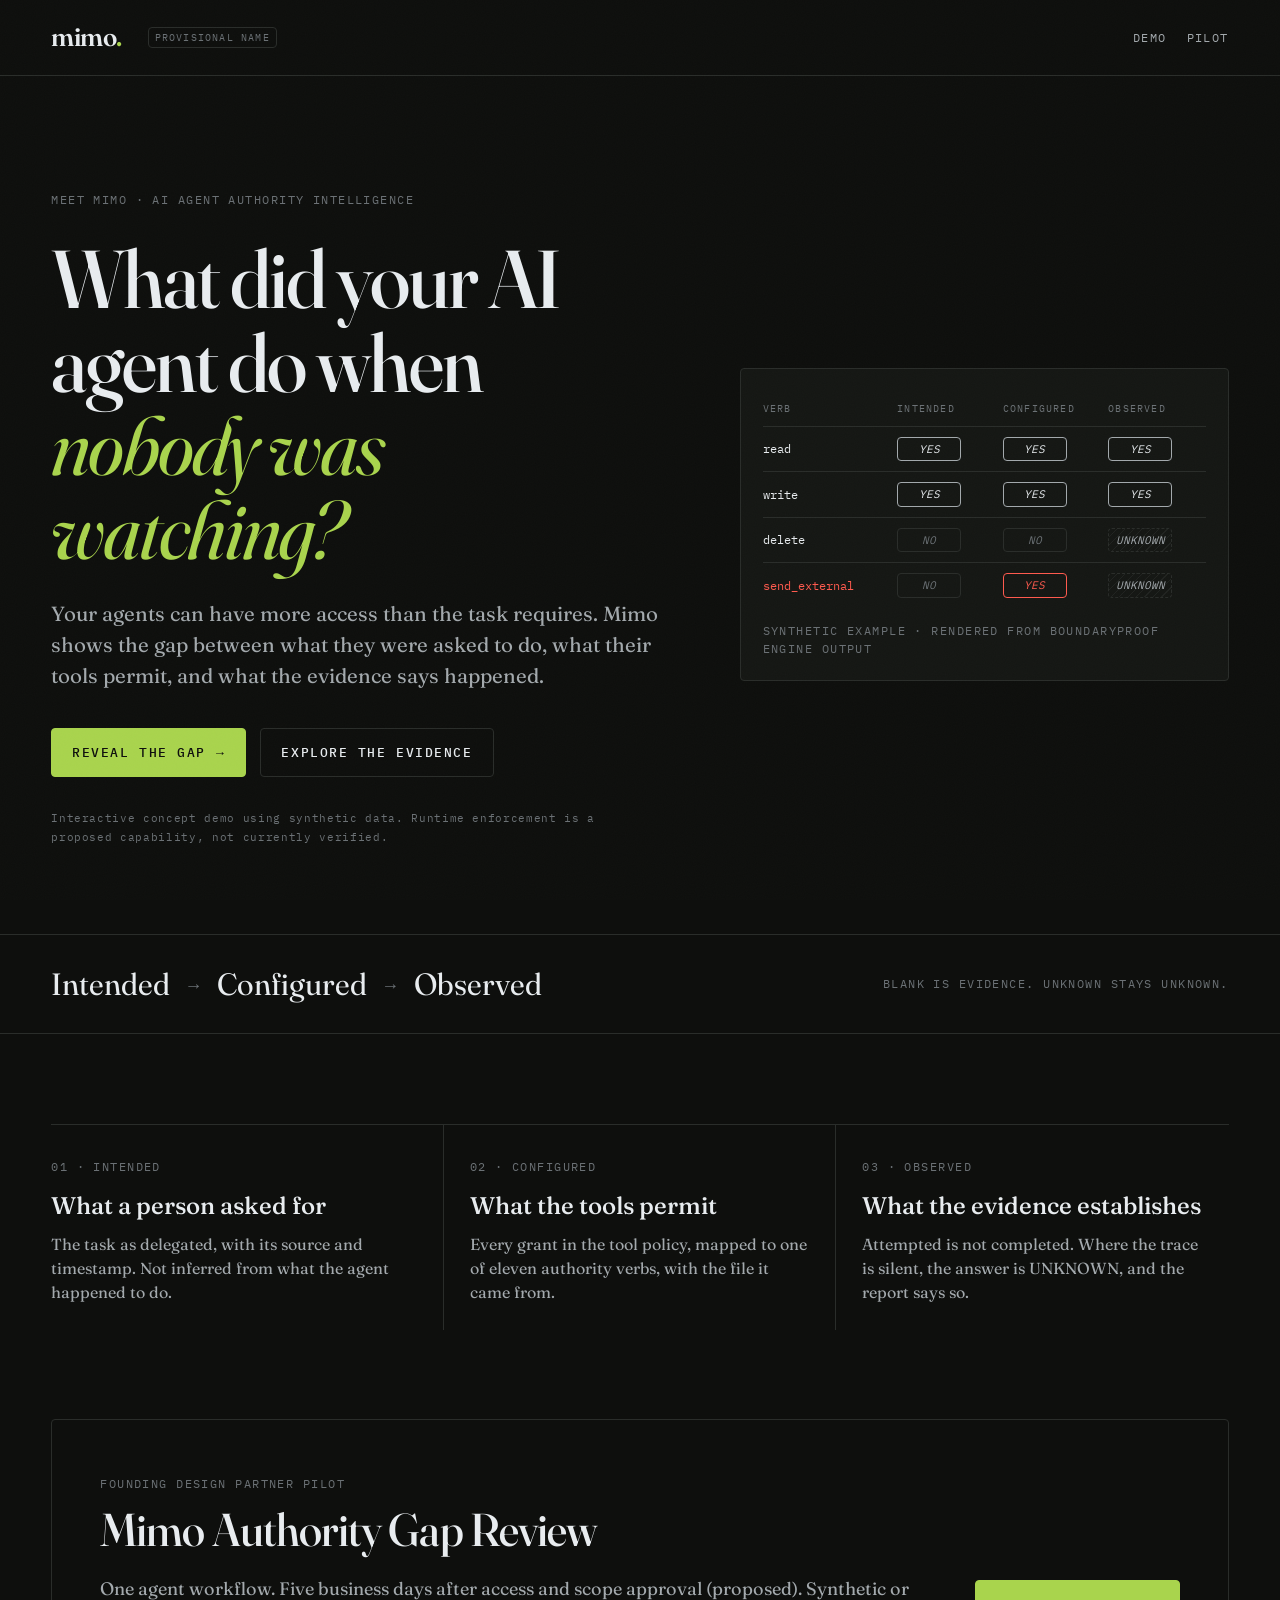
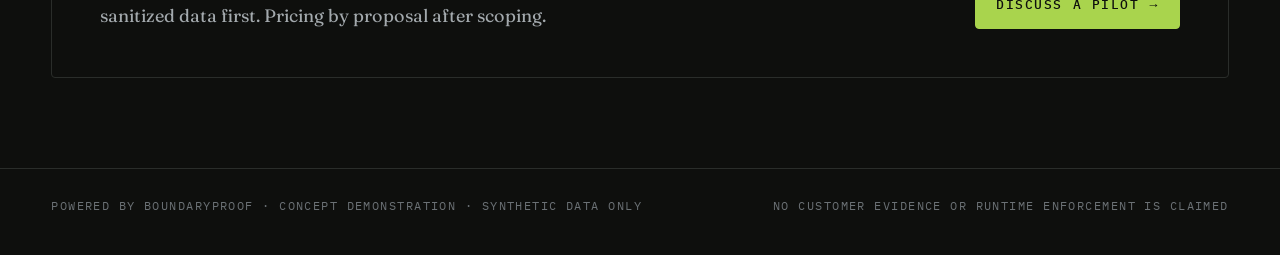
==== demo/index.html @ f44175c1 "Add Mimo buyer demo: The Permission Nobody Gave Interactive static demo built on real BoundaryProof " ====
<!DOCTYPE html>
<html lang="en">
<head>
<meta charset="utf-8">
<meta name="viewport" content="width=device-width, initial-scale=1">
<title>Mimo · Agent authority, made visible (concept demo)</title>
<meta name="description" content="See the gap between what an AI agent was asked to do, what its tools permit, and what the evidence says happened. Concept demo using synthetic data.">
<meta name="robots" content="noindex">
<link rel="icon" href="data:image/svg+xml,%3Csvg xmlns=%22http://www.w3.org/2000/svg%22 viewBox=%220 0 16 16%22%3E%3Crect width=%2216%22 height=%2216%22 fill=%22%230E0F0D%22/%3E%3Crect x=%2211%22 y=%2211%22 width=%223%22 height=%223%22 fill=%22%23A9D44D%22/%3E%3C/svg%3E">
<link rel="stylesheet" href="css/style.css">
<script src="js/core.js"></script>
<script src="js/copy.js"></script>
<script src="js/engine-data.js"></script>
<script src="js/ui-common.js"></script>
</head>
<body>
<header class="bar">
  <a class="wordmark" href="index.html" data-internal>mimo<span class="dot">.</span></a>
  <span class="provisional" title="Working name pending naming clearance">Provisional name</span>
  <nav style="margin-left:auto">
    <a href="demo.html" data-internal class="hide-sm">Demo</a>
    <a href="pilot.html" data-internal>Pilot</a>
  </nav>
</header>

<main>
  <section class="hero" data-variant-root>
    <div>
      <div class="label eyebrow" data-copy="eyebrow"></div>
      <h1 data-copy-html="headline"></h1>
      <p class="subhead" data-copy="subhead"></p>
      <div class="cta-row">
        <a class="btn" id="primary-cta" href="demo.html" data-internal><span data-copy="cta"></span> <span class="arrow" aria-hidden="true">→</span></a>
        <a class="btn ghost" id="secondary-cta" href="demo.html#proof" data-internal data-copy="secondaryCta"></a>
      </div>
      <p class="disclosure" data-copy="disclosure"></p>
    </div>

    <figure class="figure" aria-label="Example authority matrix with one mismatch" style="margin:0">
      <div class="figrow head"><span>Verb</span><span>Intended</span><span>Configured</span><span>Observed</span></div>
      <div id="fig-rows"></div>
      <figcaption class="figcap label">Synthetic example · rendered from BoundaryProof engine output</figcaption>
    </figure>
  </section>

  <div class="proofstrip" aria-label="Proof strip">
    <span class="step">Intended</span><span class="sep">→</span>
    <span class="step">Configured</span><span class="sep">→</span>
    <span class="step">Observed</span>
    <span class="label" style="margin-left:auto">Blank is evidence. Unknown stays unknown.</span>
  </div>

  <section class="section">
    <div class="grid3">
      <div><span class="label">01 · Intended</span><h3>What a person asked for</h3><p>The task as delegated, with its source and timestamp. Not inferred from what the agent happened to do.</p></div>
      <div><span class="label">02 · Configured</span><h3>What the tools permit</h3><p>Every grant in the tool policy, mapped to one of eleven authority verbs, with the file it came from.</p></div>
      <div><span class="label">03 · Observed</span><h3>What the evidence establishes</h3><p>Attempted is not completed. Where the trace is silent, the answer is UNKNOWN, and the report says so.</p></div>
    </div>
  </section>

  <section class="section" style="padding-top:0">
    <div class="pilot-band">
      <div>
        <span class="label">Founding design partner pilot</span>
        <h2 style="margin-top:10px" data-copy="pilotHeadline"></h2>
        <p data-copy="pilotLine"></p>
      </div>
      <a class="btn" id="pilot-cta" href="pilot.html" data-internal><span data-copy="pilotCta"></span> <span class="arrow" aria-hidden="true">→</span></a>
    </div>
  </section>
</main>

<footer class="foot">
  <span class="label">Powered by BoundaryProof · Concept demonstration · Synthetic data only</span>
  <span class="label">No customer evidence or runtime enforcement is claimed</span>
</footer>

<script>
(function () {
  var M = window.Mimo, copy = window.MimoCopy.forVariant(M.ctx.variant);
  document.documentElement.setAttribute("data-variant", copy.variant);
  document.querySelectorAll("[data-copy]").forEach(function (el) { el.textContent = copy[el.getAttribute("data-copy")]; });
  document.querySelectorAll("[data-copy-html]").forEach(function (el) { el.innerHTML = copy[el.getAttribute("data-copy-html")]; });
  // Figure rows come straight from the real engine's matrix for the demo scenario.
  var rows = window.MIMO_ENGINE.assessment.matrix.filter(function (r) { return ["read", "write", "send_external", "delete"].indexOf(r.verb) >= 0; });
  document.getElementById("fig-rows").innerHTML = rows.map(function (r) {
    var hot = r.verb === "send_external";
    function cell(v, isHot) { return "<span><i class='cell-state " + (isHot ? "hot" : v) + "'>" + v + "</i></span>"; }
    return "<div class='figrow" + (hot ? " hot" : "") + "'><span class='verb'>" + r.verb + "</span>" +
      cell(r.intended) + cell(r.configured, hot && r.configured !== r.intended) + cell(r.observed) + "</div>";
  }).join("");
  M.analytics.track("landing_view", { page: "landing", angle: copy.angle });
  document.getElementById("primary-cta").addEventListener("click", function () {
    try { sessionStorage.setItem("mimo.entry", "primary_cta"); } catch (e) {}
  });
  document.getElementById("secondary-cta").addEventListener("click", function () {
    try { sessionStorage.setItem("mimo.entry", "secondary_cta"); } catch (e) {}
  });
  document.getElementById("pilot-cta").addEventListener("click", function () {
    M.analytics.track("pilot_cta_click", { from: "landing" });
  });
})();
</script>
</body>
</html>
---- demo/css/style.css ----
/* Mimo concept demo. Visual system: "Redacted" (Fraunces + IBM Plex Mono,
   near-black, one lime accent, alert red only for findings and gaps). */

@font-face { font-family: "Fraunces"; src: url(../fonts/fraunces-opsz.woff2) format("woff2-variations"); font-weight: 100 900; font-style: normal; font-display: swap; }
@font-face { font-family: "Fraunces"; src: url(../fonts/fraunces-opsz-italic.woff2) format("woff2-variations"); font-weight: 100 900; font-style: italic; font-display: swap; }
@font-face { font-family: "Plex Mono"; src: url(../fonts/plex-mono-400.woff2) format("woff2"); font-weight: 400; font-display: swap; }
@font-face { font-family: "Plex Mono"; src: url(../fonts/plex-mono-500.woff2) format("woff2"); font-weight: 500; font-display: swap; }
@font-face { font-family: "Plex Mono"; src: url(../fonts/plex-mono-600.woff2) format("woff2"); font-weight: 600; font-display: swap; }

:root {
  --bg: #0E0F0D;
  --bg-2: #151714;
  --bg-3: #1C1E1B;
  --text: #E8ECEF;
  --muted: #6B7175;
  --soft: #A3A9AD;
  --line: #2A2D2A;
  --accent: #A9D44D;
  --alert: #FF5A4E;
  --serif: "Fraunces", "Iowan Old Style", Georgia, serif;
  --mono: "Plex Mono", ui-monospace, "SF Mono", Menlo, Consolas, monospace;
  --r: 4px;
  --stroke: 1.5px;
  --ease: cubic-bezier(.45, 0, .25, 1);
  --pad: clamp(20px, 4vw, 56px);
}

* { box-sizing: border-box; }
html { -webkit-text-size-adjust: 100%; overflow-x: clip; }
body { overflow-x: clip; }
body {
  margin: 0; background: var(--bg); color: var(--text);
  font-family: var(--serif); font-size: 18px; line-height: 1.5;
  font-variation-settings: "opsz" 14;
  -webkit-font-smoothing: antialiased;
}
/* 2% film grain, static (no motion) */
body::before {
  content: ""; position: fixed; inset: 0; pointer-events: none; z-index: 100; opacity: .02;
  background-image: url("data:image/svg+xml;utf8,<svg xmlns='http://www.w3.org/2000/svg' width='160' height='160'><filter id='n'><feTurbulence type='fractalNoise' baseFrequency='.9' numOctaves='2' stitchTiles='stitch'/></filter><rect width='100%' height='100%' filter='url(%23n)'/></svg>");
}
a { color: inherit; }
::selection { background: var(--accent); color: var(--bg); }
:focus-visible { outline: var(--stroke) solid var(--accent); outline-offset: 3px; }

.mono, .label {
  font-family: var(--mono); font-size: 12px; letter-spacing: .12em; text-transform: uppercase;
}
.label { color: var(--muted); }
.muted { color: var(--muted); }
.soft { color: var(--soft); }
.accent { color: var(--accent); }
.alert { color: var(--alert); }
.sr-only { position: absolute; width: 1px; height: 1px; overflow: hidden; clip: rect(0 0 0 0); white-space: nowrap; }

/* ---------- top bar ---------- */
.bar {
  display: flex; align-items: center; justify-content: space-between; gap: 16px;
  padding: 18px var(--pad); border-bottom: var(--stroke) solid var(--line);
}
.wordmark { font-family: var(--serif); font-weight: 600; font-size: 26px; letter-spacing: -.02em; text-decoration: none; font-variation-settings: "opsz" 72; }
.wordmark .dot { color: var(--accent); }
.provisional { font-family: var(--mono); font-size: 10px; letter-spacing: .12em; text-transform: uppercase; color: var(--muted); border: 1px solid var(--line); padding: 2px 6px; border-radius: var(--r); margin-left: 10px; vertical-align: middle; }
.bar nav { display: flex; gap: 20px; align-items: center; }
.bar nav a { font-family: var(--mono); font-size: 12px; letter-spacing: .12em; text-transform: uppercase; color: var(--soft); text-decoration: none; }
.bar nav a:hover { color: var(--text); }

/* ---------- buttons ---------- */
.btn {
  display: inline-flex; align-items: center; gap: 10px; cursor: pointer;
  font-family: var(--mono); font-size: 13px; letter-spacing: .12em; text-transform: uppercase; font-weight: 500;
  padding: 14px 20px; border-radius: var(--r); border: var(--stroke) solid var(--accent);
  background: var(--accent); color: var(--bg); text-decoration: none;
  transition: background .25s var(--ease), color .25s var(--ease), transform .25s var(--ease);
}
.btn:hover { background: transparent; color: var(--accent); }
.btn:active { transform: translateY(1px); }
.btn.ghost { background: transparent; color: var(--text); border-color: var(--line); }
.btn.ghost:hover { border-color: var(--text); }
.btn.small { padding: 9px 13px; font-size: 11px; }
.btn[disabled] { opacity: .35; cursor: not-allowed; }
.btn .arrow { transition: transform .25s var(--ease); }
.btn:hover .arrow { transform: translateX(3px); }

/* ---------- provenance tags: the core honesty device ---------- */
.tag {
  display: inline-flex; max-width: 100%; white-space: normal; align-items: center; gap: 6px;
  font-family: var(--mono); font-size: 10px; letter-spacing: .12em; text-transform: uppercase;
  padding: 3px 7px; border-radius: var(--r); line-height: 1.4;
}
.panel-h { flex-wrap: wrap; }
.report > div { min-width: 0; }
.tag.engine { background: var(--accent); color: var(--bg); font-weight: 600; }
.tag.sim { border: 1px dashed var(--soft); color: var(--soft); }
.tag.synthetic { border: 1px solid var(--line); color: var(--muted); }
.tag.gap { border: 1px solid var(--alert); color: var(--alert); }
.sim-frame { border: var(--stroke) dashed var(--soft) !important; position: relative; }
.engine-frame { border: var(--stroke) solid var(--accent) !important; }

/* ---------- landing ---------- */
.hero {
  padding: clamp(48px, 9vw, 120px) var(--pad) clamp(40px, 6vw, 80px);
  display: grid; grid-template-columns: minmax(0, 1.25fr) minmax(0, 1fr); gap: clamp(32px, 6vw, 96px); align-items: center;
}
.eyebrow { margin-bottom: 28px; }
h1 {
  font-family: var(--serif); font-weight: 500; letter-spacing: -.025em; line-height: 1.02; margin: 0 0 28px;
  font-size: clamp(42px, 6.4vw, 92px); font-variation-settings: "opsz" 144;
}
h1 em { font-style: italic; color: var(--accent); font-weight: 400; }
.subhead { font-size: clamp(18px, 1.6vw, 22px); color: var(--soft); max-width: 36em; margin: 0 0 36px; }
.cta-row { display: flex; flex-wrap: wrap; gap: 14px; align-items: center; }
.disclosure { margin-top: 32px; font-family: var(--mono); font-size: 11px; letter-spacing: .06em; color: var(--muted); max-width: 52em; line-height: 1.7; }

/* static "first frame" figure: three columns, one disagreement */
.figure { border: var(--stroke) solid var(--line); border-radius: var(--r); padding: 22px; background: var(--bg-2); }
.figure .figrow { display: grid; grid-template-columns: 1.3fr repeat(3, 1fr); gap: 8px; align-items: center; padding: 10px 0; border-bottom: 1px solid var(--line); font-family: var(--mono); font-size: 12px; }
.figure .figrow:last-child { border-bottom: 0; }
.figure .figrow.head { color: var(--muted); letter-spacing: .12em; font-size: 10px; text-transform: uppercase; }
.figure .figrow.hot { color: var(--text); }
.figure .figrow.hot .verb { color: var(--alert); }
.cell-state { display: inline-block; min-width: 64px; text-align: center; padding: 3px 6px; border-radius: var(--r); border: 1px solid var(--line); font-size: 11px; }
.cell-state.YES { border-color: var(--soft); color: var(--text); }
.cell-state.NO { color: var(--muted); }
.cell-state.UNKNOWN { color: var(--soft); border-style: dashed; background: repeating-linear-gradient(135deg, transparent 0 5px, rgba(232,236,239,.06) 5px 6px); }
.cell-state.hot { border-color: var(--alert); color: var(--alert); }
.figcap { margin-top: 14px; }

.proofstrip { display: flex; flex-wrap: wrap; align-items: center; gap: 18px; padding: 26px var(--pad); border-top: var(--stroke) solid var(--line); border-bottom: var(--stroke) solid var(--line); }
.proofstrip .step { font-family: var(--serif); font-size: clamp(22px, 2.4vw, 32px); font-variation-settings: "opsz" 72; }
.proofstrip .sep { color: var(--muted); font-family: var(--mono); }

.section { padding: clamp(48px, 7vw, 96px) var(--pad); }
.section h2 { font-family: var(--serif); font-weight: 500; font-size: clamp(30px, 3.6vw, 48px); letter-spacing: -.02em; line-height: 1.08; margin: 0 0 20px; font-variation-settings: "opsz" 96; }
.grid3 { display: grid; grid-template-columns: repeat(3, minmax(0, 1fr)); gap: 0; border-top: var(--stroke) solid var(--line); }
.grid3 > div { padding: 26px 26px 26px 0; border-right: 1px solid var(--line); }
.grid3 > div + div { padding-left: 26px; }
.grid3 > div:last-child { border-right: 0; }
.grid3 h3 { font-family: var(--serif); font-weight: 500; font-size: 24px; margin: 10px 0 8px; }
.grid3 p { color: var(--soft); margin: 0; font-size: 16px; }

.pilot-band { display: grid; grid-template-columns: minmax(0, 1.4fr) auto; gap: 32px; align-items: end; border: var(--stroke) solid var(--line); border-radius: var(--r); padding: clamp(24px, 4vw, 48px); }
.pilot-band p { color: var(--soft); margin: 0; }

footer.foot { padding: 28px var(--pad) 40px; border-top: var(--stroke) solid var(--line); display: flex; flex-wrap: wrap; justify-content: space-between; gap: 12px; }

/* ---------- demo shell ---------- */
.demo { display: grid; grid-template-columns: minmax(0, 1fr); grid-template-rows: auto 1fr auto; min-height: 100vh; min-height: 100dvh; }
.rail { display: flex; gap: 0; padding: 0 var(--pad); border-bottom: var(--stroke) solid var(--line); overflow-x: auto; scrollbar-width: none; }
.rail::-webkit-scrollbar { display: none; }
.rail button {
  flex: 1 0 auto; background: none; border: 0; border-top: 2px solid transparent; color: var(--muted); cursor: pointer;
  font-family: var(--mono); font-size: 11px; letter-spacing: .12em; text-transform: uppercase; padding: 14px 14px 13px; text-align: left;
  transition: color .3s var(--ease), border-color .3s var(--ease);
}
.rail button .n { color: var(--line); margin-right: 8px; }
.rail button.done { color: var(--soft); border-top-color: var(--line); }
.rail button.active { color: var(--text); border-top-color: var(--accent); }
.rail button.active .n { color: var(--accent); }

.stage { position: relative; padding: clamp(28px, 5vw, 64px) var(--pad); }
.scene { display: none; max-width: 1240px; margin: 0 auto; }
.scene.active { display: block; animation: fadein .6s var(--ease) both; }
@keyframes fadein { from { opacity: 0; transform: translateY(8px); } to { opacity: 1; transform: none; } }
.scene h2 { font-family: var(--serif); font-weight: 500; font-size: clamp(30px, 4.2vw, 58px); letter-spacing: -.025em; line-height: 1.04; margin: 10px 0 14px; font-variation-settings: "opsz" 144; }
.scene .lede { color: var(--soft); font-size: clamp(17px, 1.5vw, 20px); max-width: 44em; margin: 0 0 32px; }
.scene-head { display: flex; flex-wrap: wrap; justify-content: space-between; align-items: flex-start; gap: 12px; }

.controls { display: flex; justify-content: space-between; align-items: center; gap: 12px; padding: 16px var(--pad); border-top: var(--stroke) solid var(--line); background: var(--bg); position: sticky; bottom: 0; z-index: 5; }
.controls .hint { font-family: var(--mono); font-size: 11px; color: var(--muted); letter-spacing: .08em; }

.panel { border: var(--stroke) solid var(--line); border-radius: var(--r); background: var(--bg-2); }
.panel-h { display: flex; justify-content: space-between; align-items: center; gap: 10px; padding: 12px 16px; border-bottom: 1px solid var(--line); }
.panel-b { padding: 16px; }

/* scene 1 */
.two { display: grid; grid-template-columns: minmax(0, 1fr) minmax(0, 1fr); gap: 20px; align-items: start; }
.request-bubble { font-family: var(--serif); font-size: clamp(20px, 2vw, 26px); line-height: 1.35; font-variation-settings: "opsz" 48; }
.request-meta { margin-top: 14px; }
.steps { list-style: none; margin: 0; padding: 0; }
.steps li { display: grid; grid-template-columns: 22px 1fr auto; gap: 10px; align-items: baseline; padding: 10px 0; border-bottom: 1px solid var(--line); font-family: var(--mono); font-size: 13px; color: var(--muted); transition: color .4s var(--ease); }
.steps li:last-child { border-bottom: 0; }
.steps li.on { color: var(--text); }
.steps li .tick { color: var(--line); }
.steps li.on .tick { color: var(--accent); }
.tickets { display: grid; grid-template-columns: repeat(2, minmax(0, 1fr)); gap: 6px; margin-top: 14px; }
.ticket { font-family: var(--mono); font-size: 11px; padding: 7px 9px; border: 1px solid var(--line); border-radius: var(--r); color: var(--soft); opacity: 0; transform: translateY(4px); transition: opacity .35s var(--ease), transform .35s var(--ease); }
.ticket.show { opacity: 1; transform: none; }
.ticket b { color: var(--muted); font-weight: 400; margin-right: 6px; }
.summary-list { margin: 0; padding: 0; list-style: none; counter-reset: s; }
.summary-list li { counter-increment: s; display: grid; grid-template-columns: 28px 1fr auto; gap: 8px; padding: 9px 0; border-bottom: 1px solid var(--line); opacity: 0; transition: opacity .4s var(--ease); }
.summary-list.show li { opacity: 1; }
.summary-list li::before { content: counter(s, decimal-leading-zero); font-family: var(--mono); font-size: 12px; color: var(--accent); }
.summary-list li span:last-child { font-family: var(--mono); font-size: 12px; color: var(--muted); }

/* scene 2: tools */
.tools { display: grid; grid-template-columns: repeat(3, minmax(0, 1fr)); gap: 14px; }
.tool { border: var(--stroke) solid var(--line); border-radius: var(--r); padding: 18px; background: var(--bg-2); display: flex; flex-direction: column; gap: 12px; min-height: 190px; }
.tool .name { font-family: var(--mono); font-size: 15px; }
.tool .desc { color: var(--soft); font-size: 15px; flex: 1; }
.tool .row { display: flex; flex-wrap: wrap; gap: 6px; }
.tool.out { border-color: var(--alert); }
.tool.out .name { color: var(--alert); }
.pill { font-family: var(--mono); font-size: 10px; letter-spacing: .12em; text-transform: uppercase; padding: 3px 7px; border-radius: var(--r); border: 1px solid var(--line); color: var(--soft); }
.pill.ok { border-color: var(--accent); color: var(--accent); }
.pill.no { border-color: var(--alert); color: var(--alert); }

/* scene 3: attempt */
.trace { font-family: var(--mono); font-size: 13px; }
.trace .line { display: grid; grid-template-columns: 84px 82px 1fr auto; gap: 12px; align-items: center; padding: 12px 16px; border-bottom: 1px solid var(--line); transition: background .5s var(--ease), opacity .5s var(--ease); }
.trace .line:last-child { border-bottom: 0; }
.trace .line .t { color: var(--muted); }
.trace .line .id { color: var(--muted); }
.trace .line.dim { opacity: .3; }
.trace .line.hot { background: rgba(255,90,78,.07); }
.trace .line.hot .call { color: var(--alert); }
.status { font-family: var(--mono); font-size: 10px; letter-spacing: .1em; text-transform: uppercase; padding: 3px 7px; border-radius: var(--r); border: 1px solid var(--line); white-space: nowrap; }
.status.completed { color: var(--soft); }
.status.unknown { color: var(--alert); border-color: var(--alert); border-style: dashed; }
.freeze { margin-top: 28px; font-family: var(--serif); font-style: italic; font-size: clamp(30px, 4vw, 54px); letter-spacing: -.02em; opacity: 0; transform: translateY(6px); transition: opacity .8s var(--ease), transform .8s var(--ease); font-variation-settings: "opsz" 144; }
.freeze.show { opacity: 1; transform: none; }

/* scene 4: the gap */
.ico { display: grid; grid-template-columns: repeat(3, minmax(0, 1fr)); gap: 0; border: var(--stroke) solid var(--line); border-radius: var(--r); overflow: hidden; }
.ico .col { padding: 22px; border-right: 1px solid var(--line); opacity: 0; transform: translateY(6px); transition: opacity .6s var(--ease), transform .6s var(--ease); }
.ico .col:last-child { border-right: 0; }
.ico .col.show { opacity: 1; transform: none; }
.ico .col h3 { font-family: var(--mono); font-size: 12px; letter-spacing: .14em; font-weight: 500; margin: 0 0 4px; }
.ico .col .q { color: var(--muted); font-size: 14px; margin: 0 0 18px; }
.ico .big { font-family: var(--serif); font-size: clamp(22px, 2.2vw, 30px); line-height: 1.15; margin: 0 0 14px; font-variation-settings: "opsz" 72; }
.ico .verbline { display: flex; justify-content: space-between; align-items: center; gap: 8px; padding: 9px 0; border-top: 1px solid var(--line); font-family: var(--mono); font-size: 12px; }
.ico .verbline.hot .v { color: var(--alert); }
.gapflag { display: flex; flex-wrap: wrap; gap: 14px; align-items: center; margin-top: 18px; padding: 16px 18px; border: var(--stroke) solid var(--alert); border-radius: var(--r); opacity: 0; transition: opacity .6s var(--ease); }
.gapflag.show { opacity: 1; }
.gapflag strong { font-family: var(--mono); letter-spacing: .14em; font-size: 13px; color: var(--alert); font-weight: 600; }
.states { display: grid; grid-template-columns: repeat(4, minmax(0, 1fr)); gap: 10px; margin-top: 22px; }
.state-card { padding: 14px; border: 1px solid var(--line); border-radius: var(--r); }
.state-card .k { font-family: var(--mono); font-size: 10px; letter-spacing: .14em; text-transform: uppercase; color: var(--muted); }
.state-card .v { font-family: var(--serif); font-size: 19px; margin-top: 6px; line-height: 1.25; }
.state-card.on { border-color: var(--text); }
.state-card.unk { border-style: dashed; border-color: var(--alert); background: repeating-linear-gradient(135deg, transparent 0 7px, rgba(255,90,78,.05) 7px 8px); }

details.tech { margin-top: 22px; border-top: 1px solid var(--line); }
details.tech summary { cursor: pointer; list-style: none; padding: 14px 0; font-family: var(--mono); font-size: 11px; letter-spacing: .12em; text-transform: uppercase; color: var(--soft); }
details.tech summary::-webkit-details-marker { display: none; }
details.tech summary::before { content: "+ "; color: var(--accent); }
details.tech[open] summary::before { content: "– "; }
table.matrix { width: 100%; border-collapse: collapse; font-family: var(--mono); font-size: 12px; }
table.matrix th { text-align: left; font-weight: 500; color: var(--muted); letter-spacing: .12em; font-size: 10px; text-transform: uppercase; padding: 8px 10px; border-bottom: 1px solid var(--line); }
table.matrix td { padding: 7px 10px; border-bottom: 1px solid var(--line); }
table.matrix tr.hot td:first-child { color: var(--alert); }
.scroll-x { overflow-x: auto; }

/* scene 5: intervention */
.modes { display: inline-flex; border: var(--stroke) solid var(--line); border-radius: var(--r); overflow: hidden; margin-bottom: 22px; }
.modes button { background: none; border: 0; color: var(--soft); font-family: var(--mono); font-size: 12px; letter-spacing: .12em; text-transform: uppercase; padding: 12px 16px; cursor: pointer; }
.modes button + button { border-left: var(--stroke) solid var(--line); }
.modes button[aria-pressed="true"] { background: var(--text); color: var(--bg); }
.mode-pane { display: none; }
.mode-pane.active { display: block; animation: fadein .5s var(--ease) both; }
.finding { padding: 20px; }
.finding h3 { font-family: var(--serif); font-weight: 500; font-size: 26px; margin: 8px 0 10px; }
.kv { display: grid; grid-template-columns: 160px 1fr; gap: 0; font-size: 15px; }
.kv > div { min-width: 0; overflow-wrap: anywhere; padding: 9px 0; border-top: 1px solid var(--line); }
.kv > div:nth-child(odd) { font-family: var(--mono); font-size: 11px; letter-spacing: .12em; text-transform: uppercase; color: var(--muted); padding-top: 12px; }
.gate { padding: 22px; }
.gate .decision { font-family: var(--mono); font-size: 14px; letter-spacing: .1em; color: var(--alert); margin: 10px 0; }
.gate .q { font-family: var(--serif); font-size: 22px; margin: 6px 0 16px; }
.gate-actions { display: flex; flex-wrap: wrap; gap: 10px; }
.gate-result { margin-top: 16px; font-family: var(--mono); font-size: 13px; color: var(--soft); min-height: 1.5em; }

/* scene 6: proof */
.report { display: grid; grid-template-columns: minmax(0, 1.5fr) minmax(0, 1fr); gap: 20px; align-items: start; }
.ev-list { list-style: none; margin: 0; padding: 0; }
.ev-list li { display: grid; grid-template-columns: 64px 1fr; gap: 12px; padding: 12px 0; border-bottom: 1px solid var(--line); }
.ev-list li:last-child { border-bottom: 0; }
.ev-list li > div { font-size: 16px; line-height: 1.4; }
.ev-list .id { font-family: var(--mono); font-size: 12px; color: var(--accent); }
.ev-list .src { font-family: var(--mono); font-size: 11px; color: var(--muted); margin-top: 4px; }
.drawer { position: fixed; top: 0; right: 0; bottom: 0; width: min(560px, 100%); background: var(--bg-2); border-left: var(--stroke) solid var(--line); transform: translateX(102%); visibility: hidden; transition: transform .5s var(--ease), visibility 0s linear .5s; z-index: 50; display: flex; flex-direction: column; }
.drawer.open { transform: none; visibility: visible; transition: transform .5s var(--ease), visibility 0s; }
.drawer .panel-b { overflow-y: auto; flex: 1; }
.drawer pre { white-space: pre-wrap; word-break: break-word; font-family: var(--mono); font-size: 11px; color: var(--soft); background: var(--bg); padding: 12px; border-radius: var(--r); border: 1px solid var(--line); max-height: 40vh; overflow: auto; }
.scrim { position: fixed; inset: 0; background: rgba(14,15,13,.6); opacity: 0; pointer-events: none; transition: opacity .4s var(--ease); z-index: 40; }
.scrim.open { opacity: 1; pointer-events: auto; }
.unknown-item { padding: 12px 0; border-bottom: 1px solid var(--line); }
.unknown-item:last-child { border-bottom: 0; }

/* end */
.endcard { min-height: 52vh; display: flex; flex-direction: column; justify-content: center; }
.endcard h2 { font-size: clamp(40px, 6.4vw, 96px) !important; max-width: 13em; }

/* captions (autoplay) */
.captions { position: fixed; left: 50%; bottom: 84px; transform: translateX(-50%); max-width: min(920px, 92vw); background: rgba(14,15,13,.92); border: 1px solid var(--line); border-radius: var(--r); padding: 12px 18px; font-family: var(--serif); font-size: clamp(18px, 1.8vw, 24px); line-height: 1.35; text-align: center; z-index: 30; display: none; }
.captions.on { display: block; }
body.autoplay .controls { visibility: hidden; }
body.autoplay .rail { pointer-events: none; }
body.autoplay .captions { bottom: 28px; }
body.autoplay .stage { padding-bottom: 180px; }

/* debug panel */
.debug { position: fixed; left: 12px; bottom: 12px; z-index: 200; width: min(420px, calc(100vw - 24px)); max-height: 70vh; overflow: auto; background: var(--bg-3); border: 1px solid var(--line); border-radius: var(--r); padding: 14px; font-family: var(--mono); font-size: 11px; color: var(--soft); }
.debug table { width: 100%; border-collapse: collapse; margin: 8px 0; }
.debug td, .debug th { border-bottom: 1px solid var(--line); padding: 4px 6px; text-align: left; }
.debug .row { display: flex; gap: 6px; flex-wrap: wrap; margin-top: 8px; }

/* pilot page */
.doc { max-width: 980px; margin: 0 auto; }
.doc h1 { font-size: clamp(38px, 5vw, 68px); }
.doc h2 { font-family: var(--mono); font-size: 12px; letter-spacing: .14em; text-transform: uppercase; color: var(--muted); font-weight: 500; margin: 0 0 10px; }
.doc .blk { display: grid; grid-template-columns: 220px 1fr; gap: 24px; padding: 22px 0; border-top: var(--stroke) solid var(--line); }
.doc .blk p, .doc .blk ul { margin: 0; color: var(--text); }
.doc .blk ul { padding-left: 18px; }
.doc .blk li { margin: 4px 0; }
form.req { display: grid; grid-template-columns: 1fr 1fr; gap: 14px; }
form.req label { display: flex; flex-direction: column; gap: 6px; font-family: var(--mono); font-size: 11px; letter-spacing: .12em; text-transform: uppercase; color: var(--muted); }
form.req input, form.req select { background: var(--bg); color: var(--text); border: var(--stroke) solid var(--line); border-radius: var(--r); padding: 12px; font-family: var(--serif); font-size: 17px; }
form.req input:focus, form.req select:focus { border-color: var(--accent); outline: none; }
form.req .full { grid-column: 1 / -1; }
.notice { font-family: var(--mono); font-size: 12px; color: var(--soft); border: 1px dashed var(--soft); border-radius: var(--r); padding: 12px 14px; }

/* ---------- responsive ---------- */
@media (max-width: 900px) {
  .hero { grid-template-columns: 1fr; }
  .two, .report { grid-template-columns: 1fr; }
  .tools { grid-template-columns: 1fr; }
  .tool { min-height: 0; }
  .ico { grid-template-columns: 1fr; }
  .ico .col { border-right: 0; border-bottom: 1px solid var(--line); }
  .ico .col:last-child { border-bottom: 0; }
  .states { grid-template-columns: 1fr 1fr; }
  .grid3 { grid-template-columns: 1fr; }
  .grid3 > div, .grid3 > div + div { padding: 22px 0; border-right: 0; border-bottom: 1px solid var(--line); }
  .pilot-band { grid-template-columns: 1fr; }
  .doc .blk { grid-template-columns: 1fr; gap: 8px; }
  form.req { grid-template-columns: 1fr; }
  .bar nav a.hide-sm { display: none; }
}
@media (max-width: 560px) {
  body { font-size: 17px; }
  .trace .line { grid-template-columns: 1fr auto; row-gap: 4px; }
  .trace .line .t { grid-column: 1; }
  .trace .line .id { grid-column: 2; justify-self: end; }
  .trace .line .call { grid-column: 1 / -1; }
  .trace .line .status { grid-column: 1 / -1; justify-self: start; }
  .tickets { grid-template-columns: 1fr; }
  .kv { grid-template-columns: 1fr; }
  .kv > div:nth-child(odd) { padding-bottom: 0; border-top: 1px solid var(--line); }
  .kv > div:nth-child(even) { border-top: 0; padding-top: 2px; }
  .figure .figrow { grid-template-columns: 1.1fr repeat(3, 1fr); font-size: 10px; }
  .cell-state { min-width: 0; width: 100%; font-size: 9px; padding: 3px 2px; }
  .controls .hint { display: none; }
  #demo-title { display: none; }
  .captions { bottom: 76px; }
}
@media (prefers-reduced-motion: reduce) {
  *, *::before, *::after { animation-duration: .001ms !important; transition-duration: .001ms !important; }
}

.states-note { margin-top: 22px; }
.states-note + .states { margin-top: 10px; }
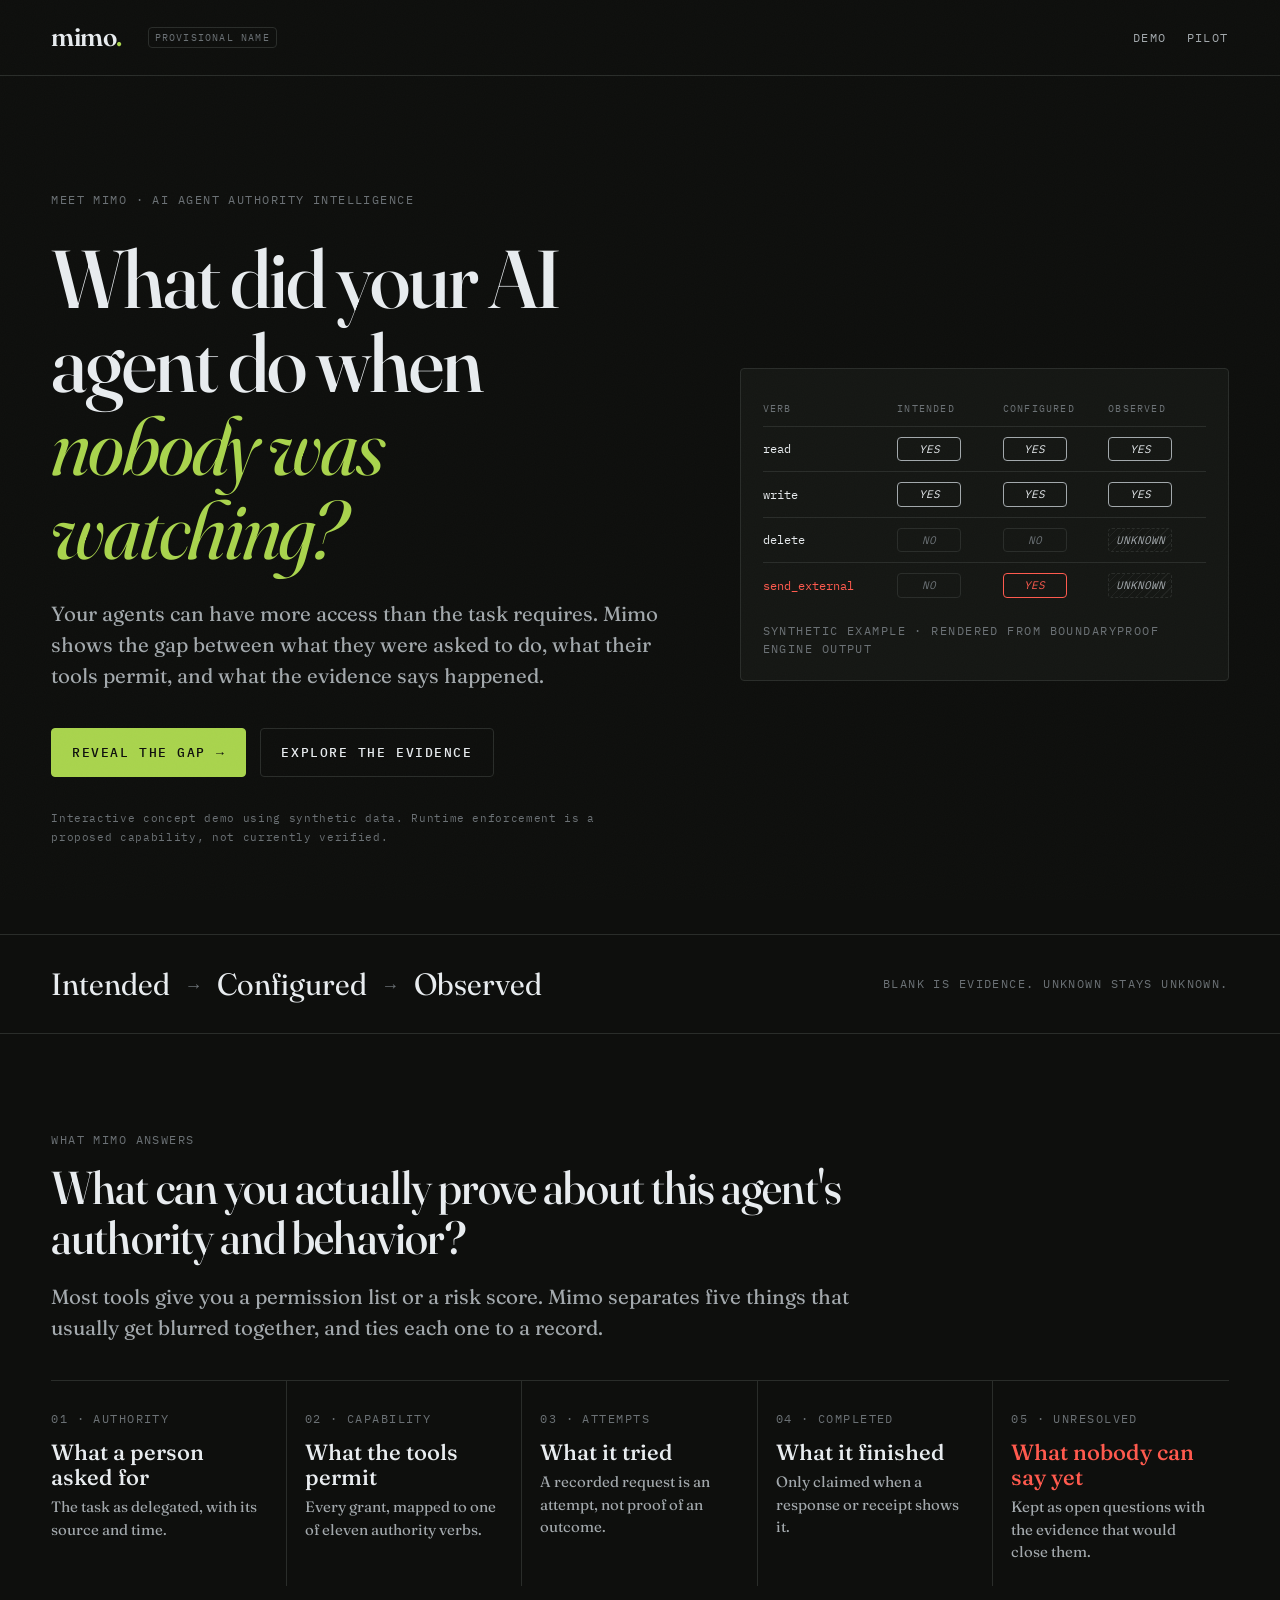
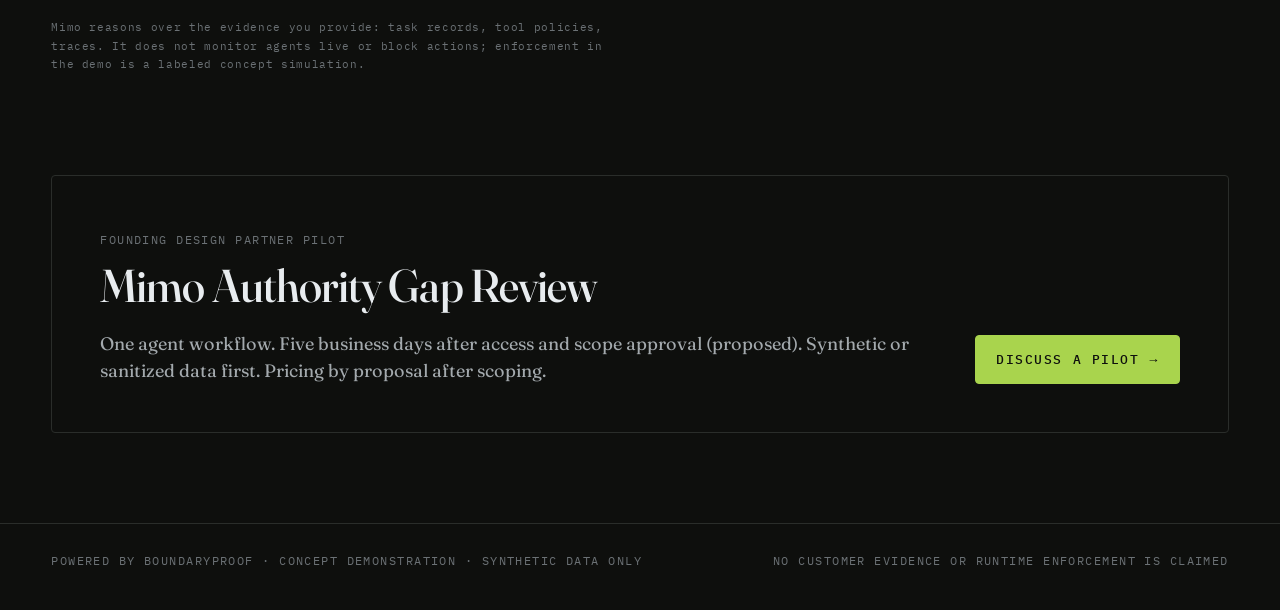
==== commit df867b21: "Buyer-readiness pass: executive hook, three-field finding, Cal.com handoff - 15 s opening: four larg" ====
--- a/demo/index.html
+++ b/demo/index.html
@@ -51,11 +51,17 @@
   </div>
 
   <section class="section">
-    <div class="grid3">
-      <div><span class="label">01 · Intended</span><h3>What a person asked for</h3><p>The task as delegated, with its source and timestamp. Not inferred from what the agent happened to do.</p></div>
-      <div><span class="label">02 · Configured</span><h3>What the tools permit</h3><p>Every grant in the tool policy, mapped to one of eleven authority verbs, with the file it came from.</p></div>
-      <div><span class="label">03 · Observed</span><h3>What the evidence establishes</h3><p>Attempted is not completed. Where the trace is silent, the answer is UNKNOWN, and the report says so.</p></div>
+    <span class="label">What Mimo answers</span>
+    <h2 style="margin-top:12px;max-width:20em">What can you actually prove about this agent's authority and behavior?</h2>
+    <p class="subhead" style="max-width:40em">Most tools give you a permission list or a risk score. Mimo separates five things that usually get blurred together, and ties each one to a record.</p>
+    <div class="ladder">
+      <div><span class="label">01 · Authority</span><h3>What a person asked for</h3><p>The task as delegated, with its source and time.</p></div>
+      <div><span class="label">02 · Capability</span><h3>What the tools permit</h3><p>Every grant, mapped to one of eleven authority verbs.</p></div>
+      <div><span class="label">03 · Attempts</span><h3>What it tried</h3><p>A recorded request is an attempt, not proof of an outcome.</p></div>
+      <div><span class="label">04 · Completed</span><h3>What it finished</h3><p>Only claimed when a response or receipt shows it.</p></div>
+      <div class="unk"><span class="label">05 · Unresolved</span><h3>What nobody can say yet</h3><p>Kept as open questions with the evidence that would close them.</p></div>
     </div>
+    <p class="disclosure">Mimo reasons over the evidence you provide: task records, tool policies, traces. It does not monitor agents live or block actions; enforcement in the demo is a labeled concept simulation.</p>
   </section>
 
   <section class="section" style="padding-top:0">
--- a/demo/css/style.css
+++ b/demo/css/style.css
@@ -139,6 +139,13 @@
 .grid3 h3 { font-family: var(--serif); font-weight: 500; font-size: 24px; margin: 10px 0 8px; }
 .grid3 p { color: var(--soft); margin: 0; font-size: 16px; }
 
+.ladder { display: grid; grid-template-columns: repeat(5, minmax(0, 1fr)); border-top: var(--stroke) solid var(--line); margin-top: 28px; }
+.ladder > div { padding: 22px 18px 22px 0; border-right: 1px solid var(--line); }
+.ladder > div + div { padding-left: 18px; }
+.ladder > div:last-child { border-right: 0; }
+.ladder h3 { font-family: var(--serif); font-weight: 500; font-size: 22px; margin: 10px 0 6px; line-height: 1.15; }
+.ladder p { color: var(--soft); margin: 0; font-size: 15px; }
+.ladder .unk h3 { color: var(--alert); }
 .pilot-band { display: grid; grid-template-columns: minmax(0, 1.4fr) auto; gap: 32px; align-items: end; border: var(--stroke) solid var(--line); border-radius: var(--r); padding: clamp(24px, 4vw, 48px); }
 .pilot-band p { color: var(--soft); margin: 0; }
 
@@ -290,6 +297,26 @@
 .endcard { min-height: 52vh; display: flex; flex-direction: column; justify-content: center; }
 .endcard h2 { font-size: clamp(40px, 6.4vw, 96px) !important; max-width: 13em; }
 
+/* hook: the four-line executive opening */
+.hook { list-style: none; margin: 2vh 0 0; padding: 0; display: grid; gap: clamp(10px, 2.2vh, 28px); }
+.hook li { opacity: 0; transform: translateY(10px); transition: opacity .7s var(--ease), transform .7s var(--ease); }
+.hook li.show { opacity: 1; transform: none; }
+.hook .line { font-family: var(--serif); font-weight: 500; letter-spacing: -.025em; line-height: 1.04; font-size: clamp(24px, min(5.4vw, 7.4vh), 84px); font-variation-settings: "opsz" 144; max-width: 16em; }
+.hook li.alert .line { color: var(--alert); }
+.hook li.unknown .line em { font-style: italic; color: var(--soft); text-decoration: underline dashed var(--alert); text-decoration-thickness: 2px; text-underline-offset: .14em; }
+.hook .ref { margin-top: 8px; font-family: var(--mono); font-size: 12px; letter-spacing: .12em; text-transform: uppercase; color: var(--muted); }
+.hook-foot { margin-top: 3vh; opacity: 0; transition: opacity .6s var(--ease); }
+.hook-foot.show { opacity: 1; }
+
+/* the three separate answers on the finding */
+.triad { display: grid; grid-template-columns: repeat(3, minmax(0, 1fr)); gap: 12px; margin-bottom: 16px; }
+.triad .t { border: var(--stroke) solid var(--line); border-radius: var(--r); padding: 18px; background: var(--bg-2); }
+.triad .t.unk { border-style: dashed; border-color: var(--alert); background: repeating-linear-gradient(135deg, transparent 0 7px, rgba(255,90,78,.05) 7px 8px); }
+.triad .k { font-family: var(--mono); font-size: 11px; letter-spacing: .14em; text-transform: uppercase; color: var(--muted); }
+.triad .v { font-family: var(--serif); font-size: clamp(26px, 2.6vw, 36px); line-height: 1.1; margin: 8px 0 6px; font-variation-settings: "opsz" 96; }
+.triad .q { font-size: 14px; color: var(--soft); line-height: 1.4; }
+.triad .src { margin-top: 10px; font-family: var(--mono); font-size: 10px; letter-spacing: .08em; color: var(--muted); }
+
 /* captions (autoplay) */
 .captions { position: fixed; left: 50%; bottom: 84px; transform: translateX(-50%); max-width: min(920px, 92vw); background: rgba(14,15,13,.92); border: 1px solid var(--line); border-radius: var(--r); padding: 12px 18px; font-family: var(--serif); font-size: clamp(18px, 1.8vw, 24px); line-height: 1.35; text-align: center; z-index: 30; display: none; }
 .captions.on { display: block; }
@@ -329,9 +356,12 @@
   .ico .col { border-right: 0; border-bottom: 1px solid var(--line); }
   .ico .col:last-child { border-bottom: 0; }
   .states { grid-template-columns: 1fr 1fr; }
+  .triad { grid-template-columns: 1fr; }
   .grid3 { grid-template-columns: 1fr; }
+  .ladder { grid-template-columns: 1fr; }
+  .ladder > div, .ladder > div + div { padding: 18px 0; border-right: 0; border-bottom: 1px solid var(--line); }
   .grid3 > div, .grid3 > div + div { padding: 22px 0; border-right: 0; border-bottom: 1px solid var(--line); }
-  .pilot-band { grid-template-columns: 1fr; }
+.pilot-band { grid-template-columns: 1fr; }
   .doc .blk { grid-template-columns: 1fr; gap: 8px; }
   form.req { grid-template-columns: 1fr; }
   .bar nav a.hide-sm { display: none; }
@@ -351,7 +381,9 @@
   .cell-state { min-width: 0; width: 100%; font-size: 9px; padding: 3px 2px; }
   .controls .hint { display: none; }
   #demo-title { display: none; }
-  .captions { bottom: 76px; }
+  .captions { bottom: 76px; font-size: 16px; padding: 8px 12px; }
+  body.autoplay .captions { bottom: 10px; }
+  .hook .ref { font-size: 10px; margin-top: 4px; }
 }
 @media (prefers-reduced-motion: reduce) {
   *, *::before, *::after { animation-duration: .001ms !important; transition-duration: .001ms !important; }
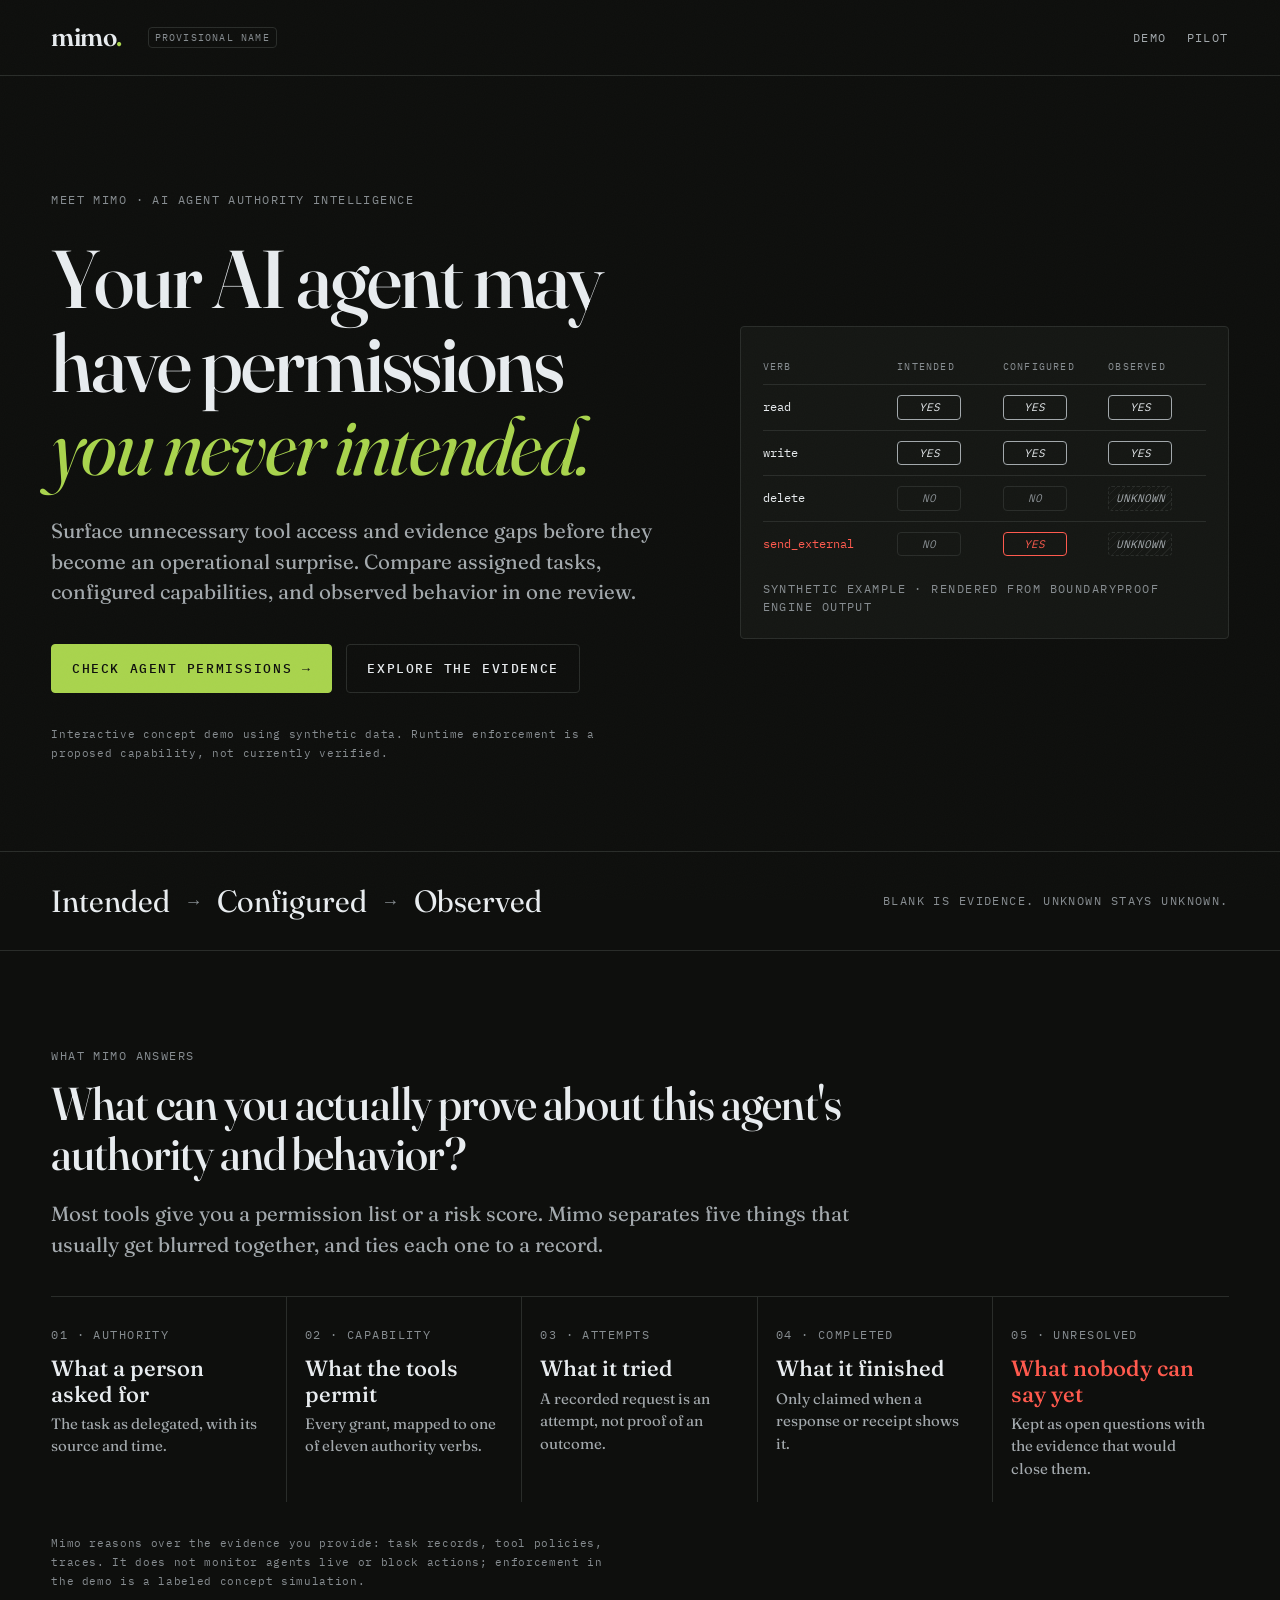
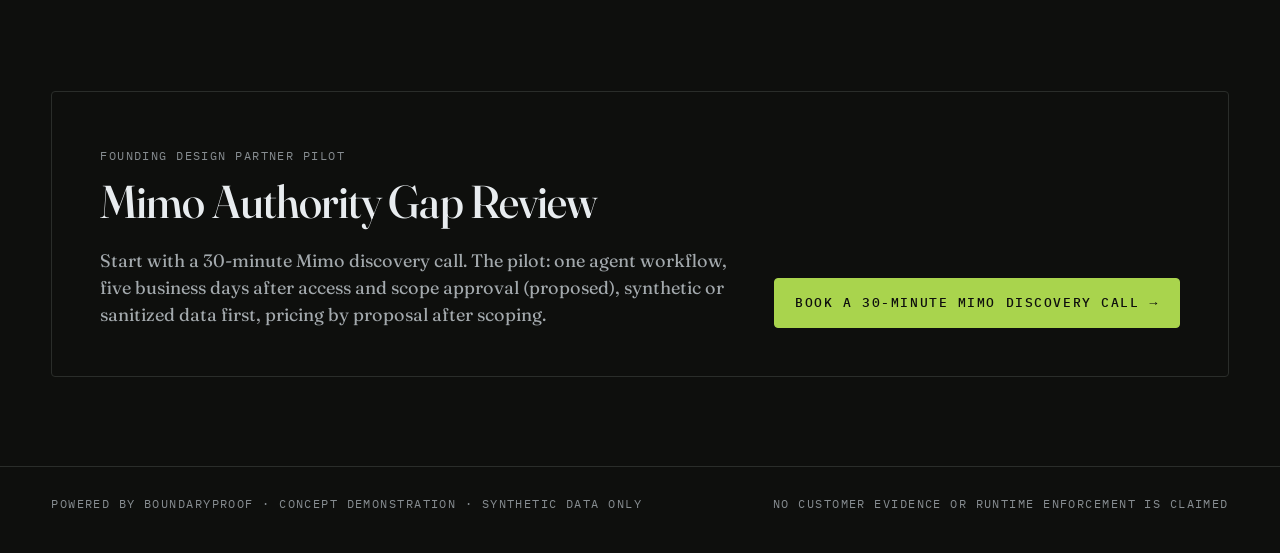
==== commit 94f5ddf0: "Prepare becomingbeta.com/mimo deploy: attribution, a11y, build, deploy script - Booking: "30-minute " ====
--- a/demo/index.html
+++ b/demo/index.html
@@ -71,7 +71,7 @@
         <h2 style="margin-top:10px" data-copy="pilotHeadline"></h2>
         <p data-copy="pilotLine"></p>
       </div>
-      <a class="btn" id="pilot-cta" href="pilot.html" data-internal><span data-copy="pilotCta"></span> <span class="arrow" aria-hidden="true">→</span></a>
+      <a class="btn" id="pilot-cta" href="pilot.html#request" data-internal><span data-copy="pilotCta"></span> <span class="arrow" aria-hidden="true">→</span></a>
     </div>
   </section>
 </main>
--- a/demo/css/style.css
+++ b/demo/css/style.css
@@ -12,7 +12,8 @@
   --bg-2: #151714;
   --bg-3: #1C1E1B;
   --text: #E8ECEF;
-  --muted: #6B7175;
+  --muted: #878D91;        /* text: 5.0:1+ on every surface (WCAG AA). Redacted spec #6B7175 kept for lines below */
+  --muted-line: #6B7175;
   --soft: #A3A9AD;
   --line: #2A2D2A;
   --accent: #A9D44D;
@@ -160,7 +161,7 @@
   font-family: var(--mono); font-size: 11px; letter-spacing: .12em; text-transform: uppercase; padding: 14px 14px 13px; text-align: left;
   transition: color .3s var(--ease), border-color .3s var(--ease);
 }
-.rail button .n { color: var(--line); margin-right: 8px; }
+.rail button .n { color: var(--muted); margin-right: 8px; }
 .rail button.done { color: var(--soft); border-top-color: var(--line); }
 .rail button.active { color: var(--text); border-top-color: var(--accent); }
 .rail button.active .n { color: var(--accent); }
@@ -188,7 +189,7 @@
 .steps li { display: grid; grid-template-columns: 22px 1fr auto; gap: 10px; align-items: baseline; padding: 10px 0; border-bottom: 1px solid var(--line); font-family: var(--mono); font-size: 13px; color: var(--muted); transition: color .4s var(--ease); }
 .steps li:last-child { border-bottom: 0; }
 .steps li.on { color: var(--text); }
-.steps li .tick { color: var(--line); }
+.steps li .tick { color: var(--muted); }
 .steps li.on .tick { color: var(--accent); }
 .tickets { display: grid; grid-template-columns: repeat(2, minmax(0, 1fr)); gap: 6px; margin-top: 14px; }
 .ticket { font-family: var(--mono); font-size: 11px; padding: 7px 9px; border: 1px solid var(--line); border-radius: var(--r); color: var(--soft); opacity: 0; transform: translateY(4px); transition: opacity .35s var(--ease), transform .35s var(--ease); }
@@ -218,7 +219,7 @@
 .trace .line:last-child { border-bottom: 0; }
 .trace .line .t { color: var(--muted); }
 .trace .line .id { color: var(--muted); }
-.trace .line.dim { opacity: .3; }
+.trace .line.dim, .trace .line.dim .call, .trace .line.dim .status { color: var(--muted); border-color: var(--line); }
 .trace .line.hot { background: rgba(255,90,78,.07); }
 .trace .line.hot .call { color: var(--alert); }
 .status { font-family: var(--mono); font-size: 10px; letter-spacing: .1em; text-transform: uppercase; padding: 3px 7px; border-radius: var(--r); border: 1px solid var(--line); white-space: nowrap; }
